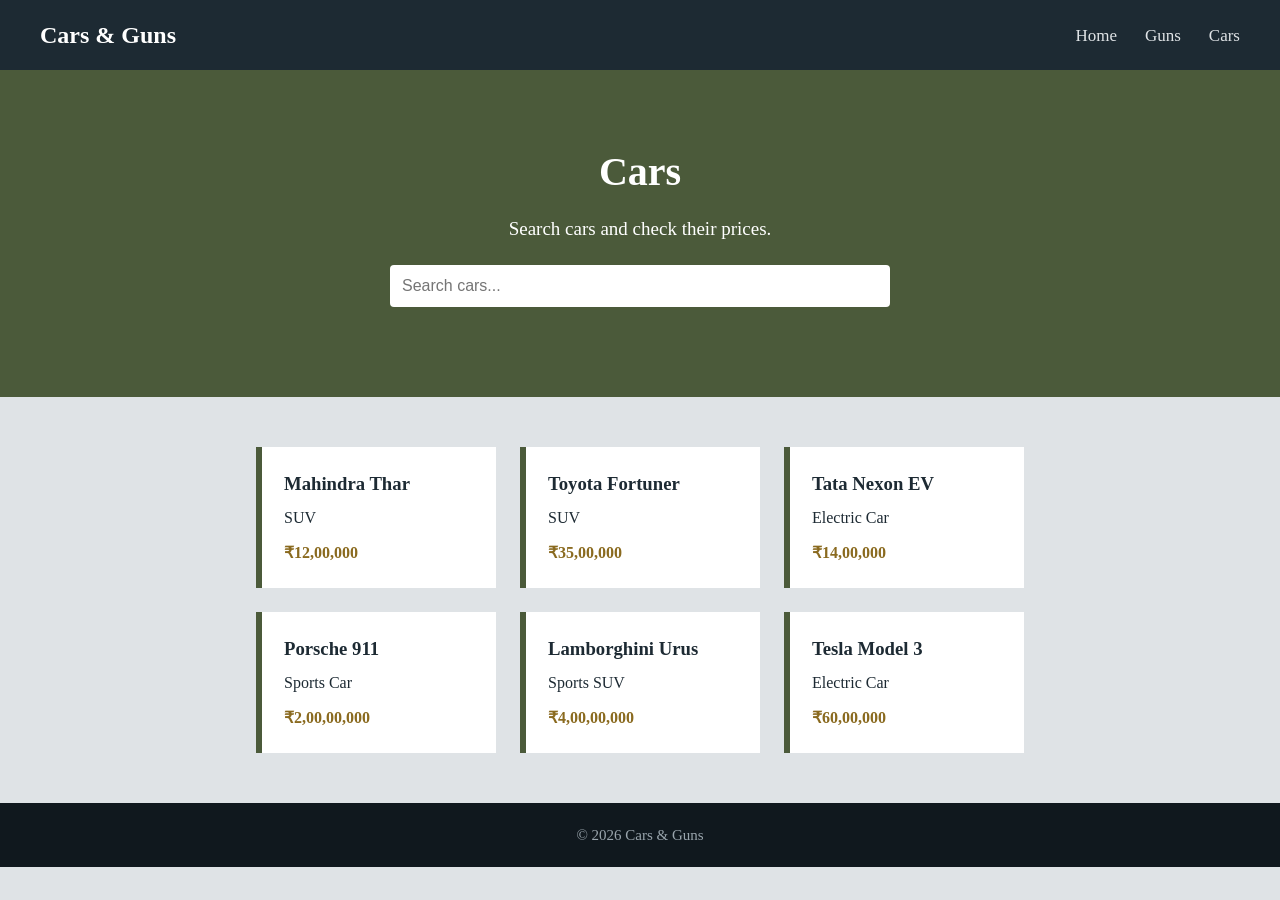
==== cars.html @ f80cf9bb "Add files via upload" ====
<!DOCTYPE html>
<html lang="en">
<head>
  <meta charset="UTF-8">
  <meta name="viewport" content="width=device-width, initial-scale=1.0">
  <title>Cars</title>
  <link rel="stylesheet" href="style.css">
</head>

<body>

  <header>
    <h1 class="logo">Cars &amp; Guns</h1>
    <nav>
      <a href="index.html">Home</a>
      <a href="guns.html">Guns</a>
      <a href="cars.html">Cars</a>
    </nav>
  </header>

  <section class="hero">
    <h2>Cars</h2>
    <p>Search cars and check their prices.</p>
    <input type="text" id="search" placeholder="Search cars..." onkeyup="searchItems()">
  </section>

  <section>
    <div class="products">

      <div class="product">
        <h3>Mahindra Thar</h3>
        <p>SUV</p>
        <p class="price">₹12,00,000</p>
      </div>

      <div class="product">
        <h3>Toyota Fortuner</h3>
        <p>SUV</p>
        <p class="price">₹35,00,000</p>
      </div>

      <div class="product">
        <h3>Tata Nexon EV</h3>
        <p>Electric Car</p>
        <p class="price">₹14,00,000</p>
      </div>

      <div class="product">
        <h3>Porsche 911</h3>
        <p>Sports Car</p>
        <p class="price">₹2,00,00,000</p>
      </div>

      <div class="product">
        <h3>Lamborghini Urus</h3>
        <p>Sports SUV</p>
        <p class="price">₹4,00,00,000</p>
      </div>

      <div class="product">
        <h3>Tesla Model 3</h3>
        <p>Electric Car</p>
        <p class="price">₹60,00,000</p>
      </div>

    </div>
  </section>

  <footer>
    <p>&copy; 2026 Cars &amp; Guns</p>
  </footer>

  <script>
    function searchItems() {
      var text = document.getElementById("search").value.toLowerCase();
      var items = document.getElementsByClassName("product");

      for (var i = 0; i < items.length; i++) {
        var name = items[i].innerText.toLowerCase();
        if (name.includes(text)) {
          items[i].style.display = "block";
        } else {
          items[i].style.display = "none";
        }
      }
    }
  </script>

</body>
</html>
---- style.css ----
* {
  margin: 0;
  padding: 0;
  box-sizing: border-box;
}

body {
  font-family: Georgia, "Times New Roman", serif;
  background: #dfe3e6;
  color: #1d2a33;
  line-height: 1.6;
}

header {
  background: #1d2a33;
  padding: 16px 40px;
  display: flex;
  justify-content: space-between;
  align-items: center;
  flex-wrap: wrap;
}

.logo {
  color: #ffffff;
  font-size: 24px;
}

nav a {
  color: #dfe3e6;
  text-decoration: none;
  margin-left: 24px;
  font-size: 17px;
}

nav a:hover {
  color: #c9a24a;
}

.hero {
  background: #4b5a3a;
  color: #ffffff;
  text-align: center;
  padding: 70px 20px;
}

.hero h2 {
  font-size: 40px;
  margin-bottom: 10px;
}

.hero p {
  font-size: 19px;
  margin-bottom: 10px;
}

.hero input {
  display: block;
  margin: 20px auto;
  width: 60%;
  max-width: 500px;
  padding: 12px;
  font-size: 16px;
  border: none;
  border-radius: 4px;
}

.buttons {
  display: flex;
  justify-content: center;
  gap: 16px;
  flex-wrap: wrap;
}

.btn {
  background: #c9a24a;
  color: #1d2a33;
  padding: 12px 28px;
  text-decoration: none;
  font-weight: bold;
  border-radius: 4px;
}

.btn:hover {
  background: #ffffff;
}

section {
  padding: 50px 40px;
  max-width: 1100px;
  margin: 0 auto;
}

.hero {
  max-width: none;
}

section h2 {
  font-size: 30px;
  margin-bottom: 20px;
  text-align: center;
}

.hero h2 {
  color: #ffffff;
}

.products {
  display: flex;
  justify-content: center;
  gap: 24px;
  flex-wrap: wrap;
}

.product {
  width: 240px;
  background: #ffffff;
  border-left: 6px solid #4b5a3a;
  padding: 22px;
  text-decoration: none;
  color: #1d2a33;
}

.product h3 {
  margin-bottom: 6px;
}

.price {
  margin-top: 10px;
  font-weight: bold;
  color: #8a6a1f;
}

.category {
  width: 300px;
  background: #1d2a33;
  color: #ffffff;
  padding: 30px;
  text-align: center;
  text-decoration: none;
  border-radius: 6px;
}

.category h3 {
  font-size: 26px;
  margin-bottom: 8px;
  color: #c9a24a;
}

.category:hover {
  background: #4b5a3a;
}

.about {
  background: #1d2a33;
  color: #dfe3e6;
  max-width: none;
  text-align: center;
}

.about h2 {
  color: #ffffff;
}

.about p {
  max-width: 640px;
  margin: 0 auto;
}

#contact {
  text-align: center;
}

footer {
  background: #10181e;
  color: #9aa5ad;
  text-align: center;
  padding: 20px;
  font-size: 15px;
}

@media (max-width: 600px) {
  header {
    padding: 14px 20px;
  }

  nav a {
    margin: 0 12px 0 0;
  }

  .hero h2 {
    font-size: 30px;
  }

  .hero input {
    width: 90%;
  }

  section {
    padding: 40px 20px;
  }
}
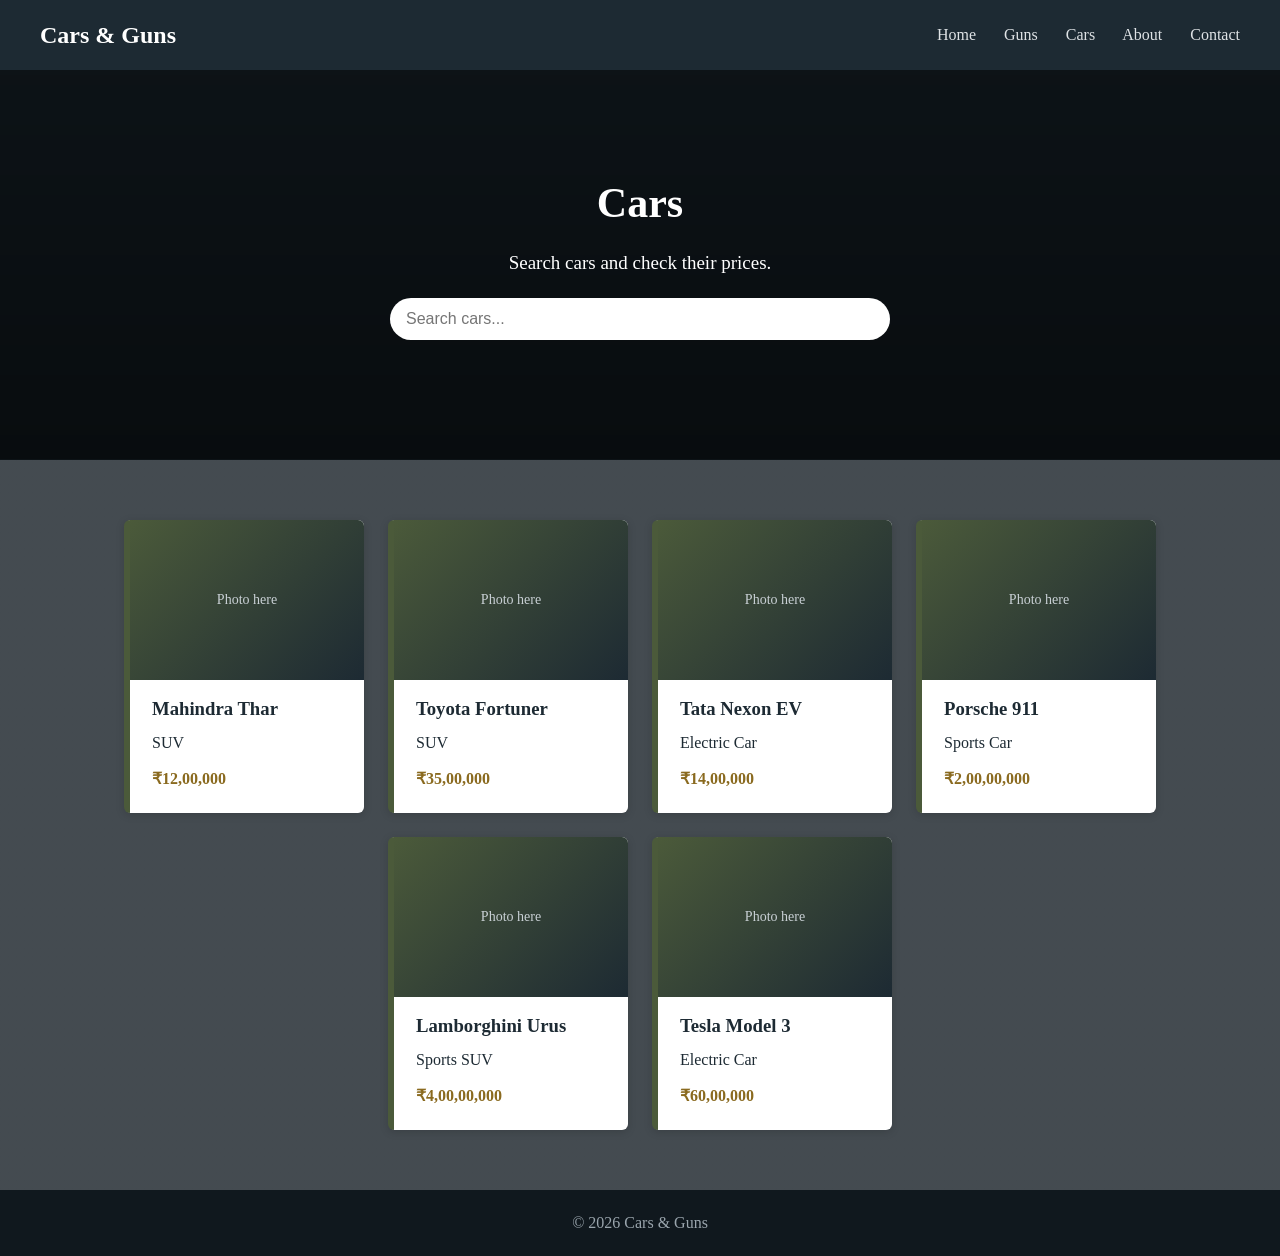
==== commit f9aed1b1: "Add files via upload" ====
--- a/cars.html
+++ b/cars.html
@@ -15,49 +15,57 @@
       <a href="index.html">Home</a>
       <a href="guns.html">Guns</a>
       <a href="cars.html">Cars</a>
+      <a href="index.html#about">About</a>
+      <a href="index.html#contact">Contact</a>
     </nav>
   </header>
 
-  <section class="hero">
+  <section class="hero cars-hero">
     <h2>Cars</h2>
     <p>Search cars and check their prices.</p>
     <input type="text" id="search" placeholder="Search cars..." onkeyup="searchItems()">
   </section>
 
-  <section>
+  <section class="cars-bg">
     <div class="products">
 
       <div class="product">
+        <div class="photo"><img src="thar.jpg" alt="Mahindra Thar" onerror="this.style.display='none'"></div>
         <h3>Mahindra Thar</h3>
         <p>SUV</p>
         <p class="price">₹12,00,000</p>
       </div>
 
       <div class="product">
+        <div class="photo"><img src="fortuner.jpg" alt="Toyota Fortuner" onerror="this.style.display='none'"></div>
         <h3>Toyota Fortuner</h3>
         <p>SUV</p>
         <p class="price">₹35,00,000</p>
       </div>
 
       <div class="product">
+        <div class="photo"><img src="nexon.jpg" alt="Tata Nexon EV" onerror="this.style.display='none'"></div>
         <h3>Tata Nexon EV</h3>
         <p>Electric Car</p>
         <p class="price">₹14,00,000</p>
       </div>
 
       <div class="product">
+        <div class="photo"><img src="porsche.jpg" alt="Porsche 911" onerror="this.style.display='none'"></div>
         <h3>Porsche 911</h3>
         <p>Sports Car</p>
         <p class="price">₹2,00,00,000</p>
       </div>
 
       <div class="product">
+        <div class="photo"><img src="urus.jpg" alt="Lamborghini Urus" onerror="this.style.display='none'"></div>
         <h3>Lamborghini Urus</h3>
         <p>Sports SUV</p>
         <p class="price">₹4,00,00,000</p>
       </div>
 
       <div class="product">
+        <div class="photo"><img src="tesla.jpg" alt="Tesla Model 3" onerror="this.style.display='none'"></div>
         <h3>Tesla Model 3</h3>
         <p>Electric Car</p>
         <p class="price">₹60,00,000</p>
@@ -70,21 +78,6 @@
     <p>&copy; 2026 Cars &amp; Guns</p>
   </footer>
 
-  <script>
-    function searchItems() {
-      var text = document.getElementById("search").value.toLowerCase();
-      var items = document.getElementsByClassName("product");
-
-      for (var i = 0; i < items.length; i++) {
-        var name = items[i].innerText.toLowerCase();
-        if (name.includes(text)) {
-          items[i].style.display = "block";
-        } else {
-          items[i].style.display = "none";
-        }
-      }
-    }
-  </script>
-
+  <script src="script.js"></script>
 </body>
 </html>
--- a/style.css
+++ b/style.css
@@ -2,6 +2,10 @@
   margin: 0;
   padding: 0;
   box-sizing: border-box;
+}
+
+html {
+  scroll-behavior: smooth;
 }
 
 body {
@@ -18,10 +22,13 @@
   justify-content: space-between;
   align-items: center;
   flex-wrap: wrap;
+  position: sticky;
+  top: 0;
+  z-index: 10;
 }
 
 .logo {
-  color: #ffffff;
+  color: #fff;
   font-size: 24px;
 }
 
@@ -29,7 +36,7 @@
   color: #dfe3e6;
   text-decoration: none;
   margin-left: 24px;
-  font-size: 17px;
+  transition: color 0.3s;
 }
 
 nav a:hover {
@@ -37,20 +44,75 @@
 }
 
 .hero {
-  background: #4b5a3a;
-  color: #ffffff;
-  text-align: center;
-  padding: 70px 20px;
+  position: relative;
+  overflow: hidden;
+  background: #1d2a33;
+  color: #fff;
+  text-align: center;
+  padding: 100px 20px;
+}
+
+.hero > * {
+  position: relative;
+  z-index: 2;
+}
+
+.hero::before,
+.hero::after {
+  content: "";
+  position: absolute;
+  inset: 0;
+  z-index: 1;
+  background-size: cover;
+  background-position: center;
+  opacity: 0;
+}
+
+.home-hero {
+  padding: 130px 20px;
+}
+
+.home-hero::before {
+  background-image: linear-gradient(rgba(0, 0, 0, 0.55), rgba(0, 0, 0, 0.7)), url("gun1.jpg");
+  animation: fade 12s infinite;
+}
+
+.home-hero::after {
+  background-image: linear-gradient(rgba(0, 0, 0, 0.55), rgba(0, 0, 0, 0.7)), url("car1.jpg");
+  animation: fade 12s infinite 6s;
+}
+
+.cars-hero::before {
+  background-image: linear-gradient(rgba(0, 0, 0, 0.55), rgba(0, 0, 0, 0.7)), url("car1.jpg");
+  animation: fadeIn 2s forwards;
+}
+
+.guns-hero::before {
+  background-image: linear-gradient(rgba(0, 0, 0, 0.55), rgba(0, 0, 0, 0.7)), url("gun1.jpg");
+  animation: fadeIn 2s forwards;
+}
+
+@keyframes fade {
+  0% { opacity: 0; }
+  15% { opacity: 1; }
+  50% { opacity: 1; }
+  65% { opacity: 0; }
+  100% { opacity: 0; }
+}
+
+@keyframes fadeIn {
+  from { opacity: 0; }
+  to { opacity: 1; }
 }
 
 .hero h2 {
-  font-size: 40px;
+  font-size: 42px;
+  color: #fff;
   margin-bottom: 10px;
 }
 
 .hero p {
   font-size: 19px;
-  margin-bottom: 10px;
 }
 
 .hero input {
@@ -58,10 +120,10 @@
   margin: 20px auto;
   width: 60%;
   max-width: 500px;
-  padding: 12px;
+  padding: 12px 16px;
   font-size: 16px;
   border: none;
-  border-radius: 4px;
+  border-radius: 30px;
 }
 
 .buttons {
@@ -77,11 +139,13 @@
   padding: 12px 28px;
   text-decoration: none;
   font-weight: bold;
-  border-radius: 4px;
+  border-radius: 30px;
+  transition: transform 0.3s, background 0.3s;
 }
 
 .btn:hover {
-  background: #ffffff;
+  background: #fff;
+  transform: translateY(-3px);
 }
 
 section {
@@ -90,18 +154,31 @@
   margin: 0 auto;
 }
 
-.hero {
+.hero,
+.about,
+.cars-bg,
+.guns-bg {
   max-width: none;
 }
 
 section h2 {
   font-size: 30px;
-  margin-bottom: 20px;
-  text-align: center;
-}
-
-.hero h2 {
-  color: #ffffff;
+  margin-bottom: 24px;
+  text-align: center;
+}
+
+.cars-bg,
+.guns-bg {
+  min-height: 60vh;
+  padding: 60px 40px;
+}
+
+.cars-bg {
+  background: linear-gradient(rgba(16, 24, 30, 0.75), rgba(16, 24, 30, 0.75)), url("car1.jpg") center / cover fixed no-repeat;
+}
+
+.guns-bg {
+  background: linear-gradient(rgba(16, 24, 30, 0.75), rgba(16, 24, 30, 0.75)), url("gun1.jpg") center / cover fixed no-repeat;
 }
 
 .products {
@@ -113,11 +190,48 @@
 
 .product {
   width: 240px;
-  background: #ffffff;
+  overflow: hidden;
+  background: #fff;
   border-left: 6px solid #4b5a3a;
+  border-radius: 6px;
   padding: 22px;
-  text-decoration: none;
-  color: #1d2a33;
+  box-shadow: 0 2px 8px rgba(0, 0, 0, 0.15);
+  transition: transform 0.3s, box-shadow 0.3s;
+}
+
+.product:hover {
+  transform: translateY(-6px);
+  box-shadow: 0 10px 20px rgba(0, 0, 0, 0.25);
+}
+
+.photo {
+  position: relative;
+  height: 160px;
+  margin: -22px -22px 14px -22px;
+  overflow: hidden;
+  background: linear-gradient(135deg, #4b5a3a, #1d2a33);
+  display: flex;
+  align-items: center;
+  justify-content: center;
+  color: #c9d0d5;
+  font-size: 14px;
+}
+
+.photo::before {
+  content: "Photo here";
+}
+
+.photo img {
+  position: absolute;
+  inset: 0;
+  width: 100%;
+  height: 100%;
+  object-fit: cover;
+  transition: transform 0.5s;
+}
+
+.product:hover .photo img {
+  transform: scale(1.08);
 }
 
 .product h3 {
@@ -131,34 +245,58 @@
 }
 
 .category {
-  width: 300px;
+  position: relative;
+  overflow: hidden;
+  isolation: isolate;
+  width: 330px;
+  min-height: 240px;
+  display: flex;
+  flex-direction: column;
+  justify-content: flex-end;
+  padding: 26px;
+  color: #fff;
+  text-decoration: none;
+  border-radius: 10px;
   background: #1d2a33;
-  color: #ffffff;
-  padding: 30px;
-  text-align: center;
-  text-decoration: none;
-  border-radius: 6px;
+  box-shadow: 0 4px 12px rgba(0, 0, 0, 0.25);
+}
+
+.category::before {
+  content: "";
+  position: absolute;
+  inset: 0;
+  z-index: -1;
+  background-size: cover;
+  background-position: center;
+  transition: transform 0.6s;
+}
+
+.guns-box::before {
+  background-image: linear-gradient(to top, rgba(16, 24, 30, 0.95), rgba(16, 24, 30, 0.25)), url("gun1.jpg");
+}
+
+.cars-box::before {
+  background-image: linear-gradient(to top, rgba(16, 24, 30, 0.95), rgba(16, 24, 30, 0.25)), url("car1.jpg");
+}
+
+.category:hover::before {
+  transform: scale(1.12);
 }
 
 .category h3 {
-  font-size: 26px;
-  margin-bottom: 8px;
+  font-size: 28px;
   color: #c9a24a;
-}
-
-.category:hover {
-  background: #4b5a3a;
+  margin-bottom: 4px;
 }
 
 .about {
   background: #1d2a33;
   color: #dfe3e6;
-  max-width: none;
   text-align: center;
 }
 
 .about h2 {
-  color: #ffffff;
+  color: #fff;
 }
 
 .about p {
@@ -170,12 +308,60 @@
   text-align: center;
 }
 
+#contact form {
+  max-width: 500px;
+  margin: 0 auto;
+  background: #fff;
+  padding: 24px;
+  border-left: 6px solid #4b5a3a;
+  border-radius: 6px;
+  box-shadow: 0 2px 8px rgba(0, 0, 0, 0.12);
+  text-align: left;
+}
+
+#contact label {
+  display: block;
+  margin: 12px 0 4px;
+  font-weight: bold;
+}
+
+#contact input,
+#contact textarea {
+  width: 100%;
+  padding: 10px;
+  font: inherit;
+  border: 1px solid #9aa5ad;
+  border-radius: 4px;
+}
+
+#contact input:focus,
+#contact textarea:focus {
+  outline: 2px solid #c9a24a;
+}
+
+#contact button {
+  margin-top: 16px;
+  background: #c9a24a;
+  color: #1d2a33;
+  border: none;
+  padding: 12px 28px;
+  font-size: 16px;
+  font-weight: bold;
+  border-radius: 30px;
+  cursor: pointer;
+  transition: background 0.3s;
+}
+
+#contact button:hover {
+  background: #4b5a3a;
+  color: #fff;
+}
+
 footer {
   background: #10181e;
   color: #9aa5ad;
   text-align: center;
   padding: 20px;
-  font-size: 15px;
 }
 
 @media (max-width: 600px) {
@@ -195,7 +381,13 @@
     width: 90%;
   }
 
-  section {
+  section,
+  .cars-bg,
+  .guns-bg {
     padding: 40px 20px;
   }
+
+  .category {
+    width: 100%;
+  }
 }
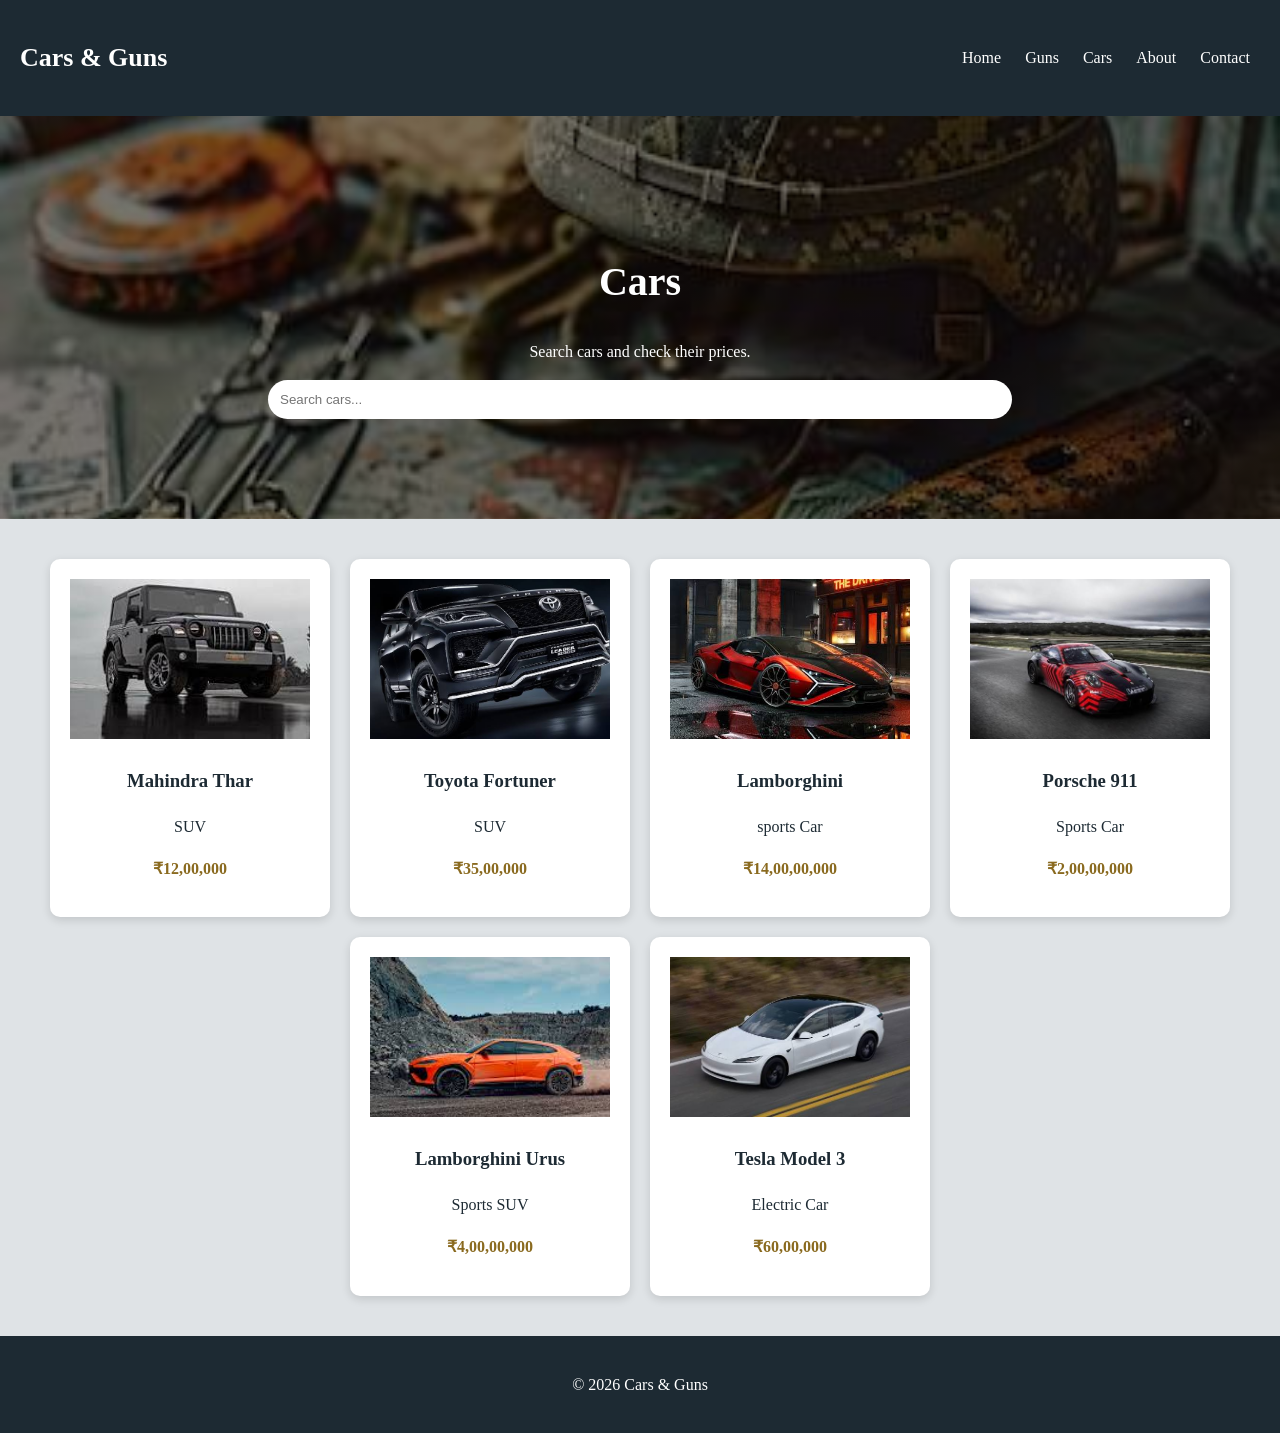
==== commit 89c1e1a1: "Add files via upload" ====
--- a/cars.html
+++ b/cars.html
@@ -44,21 +44,21 @@
       </div>
 
       <div class="product">
-        <div class="photo"><img src="nexon.jpg" alt="Tata Nexon EV" onerror="this.style.display='none'"></div>
-        <h3>Tata Nexon EV</h3>
-        <p>Electric Car</p>
-        <p class="price">₹14,00,000</p>
+        <div class="photo"><img src="Lamborghini.jpg" alt="Tata Nexon EV" onerror="this.style.display='none'"></div>
+        <h3>Lamborghini</h3>
+        <p>sports Car</p>
+        <p class="price">₹14,00,00,000</p>
       </div>
 
       <div class="product">
-        <div class="photo"><img src="porsche.jpg" alt="Porsche 911" onerror="this.style.display='none'"></div>
+        <div class="photo"><img src="porsche911.jpg" alt="Porsche 911" onerror="this.style.display='none'"></div>
         <h3>Porsche 911</h3>
         <p>Sports Car</p>
         <p class="price">₹2,00,00,000</p>
       </div>
 
       <div class="product">
-        <div class="photo"><img src="urus.jpg" alt="Lamborghini Urus" onerror="this.style.display='none'"></div>
+        <div class="photo"><img src="Lamborghini urus.jpg" alt="Lamborghini Urus" onerror="this.style.display='none'"></div>
         <h3>Lamborghini Urus</h3>
         <p>Sports SUV</p>
         <p class="price">₹4,00,00,000</p>
--- a/style.css
+++ b/style.css
@@ -1,393 +1,163 @@
+/* 1. Whole Website */
 * {
-  margin: 0;
-  padding: 0;
-  box-sizing: border-box;
-}
-
-html {
-  scroll-behavior: smooth;
+    box-sizing: border-box;
 }
 
 body {
-  font-family: Georgia, "Times New Roman", serif;
-  background: #dfe3e6;
-  color: #1d2a33;
-  line-height: 1.6;
+    margin: 0;
+    font-family: Georgia, serif;
+    background: #dfe3e6;
+    color: #1d2a33;
+    line-height: 1.6;
 }
 
+/* 2. Header and Navigation */
 header {
-  background: #1d2a33;
-  padding: 16px 40px;
-  display: flex;
-  justify-content: space-between;
-  align-items: center;
-  flex-wrap: wrap;
-  position: sticky;
-  top: 0;
-  z-index: 10;
+    background: #1d2a33;
+    color: white;
+    padding: 20px;
+    display: flex;
+    justify-content: space-between;
+    align-items: center;
+    flex-wrap: wrap;
 }
 
 .logo {
-  color: #fff;
-  font-size: 24px;
+    font-size: 26px;
 }
 
 nav a {
-  color: #dfe3e6;
-  text-decoration: none;
-  margin-left: 24px;
-  transition: color 0.3s;
+    color: white;
+    text-decoration: none;
+    margin: 10px;
 }
 
 nav a:hover {
-  color: #c9a24a;
+    color: #c9a24a;
 }
 
+/* 3. Main Background */
 .hero {
-  position: relative;
-  overflow: hidden;
-  background: #1d2a33;
-  color: #fff;
-  text-align: center;
-  padding: 100px 20px;
-}
-
-.hero > * {
-  position: relative;
-  z-index: 2;
-}
-
-.hero::before,
-.hero::after {
-  content: "";
-  position: absolute;
-  inset: 0;
-  z-index: 1;
-  background-size: cover;
-  background-position: center;
-  opacity: 0;
-}
-
-.home-hero {
-  padding: 130px 20px;
-}
-
-.home-hero::before {
-  background-image: linear-gradient(rgba(0, 0, 0, 0.55), rgba(0, 0, 0, 0.7)), url("gun1.jpg");
-  animation: fade 12s infinite;
-}
-
-.home-hero::after {
-  background-image: linear-gradient(rgba(0, 0, 0, 0.55), rgba(0, 0, 0, 0.7)), url("car1.jpg");
-  animation: fade 12s infinite 6s;
-}
-
-.cars-hero::before {
-  background-image: linear-gradient(rgba(0, 0, 0, 0.55), rgba(0, 0, 0, 0.7)), url("car1.jpg");
-  animation: fadeIn 2s forwards;
-}
-
-.guns-hero::before {
-  background-image: linear-gradient(rgba(0, 0, 0, 0.55), rgba(0, 0, 0, 0.7)), url("gun1.jpg");
-  animation: fadeIn 2s forwards;
-}
-
-@keyframes fade {
-  0% { opacity: 0; }
-  15% { opacity: 1; }
-  50% { opacity: 1; }
-  65% { opacity: 0; }
-  100% { opacity: 0; }
-}
-
-@keyframes fadeIn {
-  from { opacity: 0; }
-  to { opacity: 1; }
+    background: linear-gradient(#0008, #0008), url("gun1.jpg");
+    background-size: cover;
+    background-position: center;
+    color: white;
+    text-align: center;
+    padding: 100px 20px;
 }
 
 .hero h2 {
-  font-size: 42px;
-  color: #fff;
-  margin-bottom: 10px;
-}
-
-.hero p {
-  font-size: 19px;
+    font-size: 40px;
 }
 
 .hero input {
-  display: block;
-  margin: 20px auto;
-  width: 60%;
-  max-width: 500px;
-  padding: 12px 16px;
-  font-size: 16px;
-  border: none;
-  border-radius: 30px;
+    width: 60%;
+    padding: 12px;
+    border: none;
+    border-radius: 25px;
 }
 
-.buttons {
-  display: flex;
-  justify-content: center;
-  gap: 16px;
-  flex-wrap: wrap;
+/* 4. Buttons */
+.btn, #contact button {
+    display: inline-block;
+    background: #c9a24a;
+    color: #1d2a33;
+    padding: 12px 25px;
+    margin: 12px 5px;
+    border: none;
+    border-radius: 25px;
+    text-decoration: none;
+    cursor: pointer;
 }
 
-.btn {
-  background: #c9a24a;
-  color: #1d2a33;
-  padding: 12px 28px;
-  text-decoration: none;
-  font-weight: bold;
-  border-radius: 30px;
-  transition: transform 0.3s, background 0.3s;
-}
-
-.btn:hover {
-  background: #fff;
-  transform: translateY(-3px);
-}
-
+/* 5. Sections */
 section {
-  padding: 50px 40px;
-  max-width: 1100px;
-  margin: 0 auto;
-}
-
-.hero,
-.about,
-.cars-bg,
-.guns-bg {
-  max-width: none;
+    padding: 40px 20px;
+    text-align: center;
 }
 
 section h2 {
-  font-size: 30px;
-  margin-bottom: 24px;
-  text-align: center;
+    margin-bottom: 25px;
 }
 
-.cars-bg,
-.guns-bg {
-  min-height: 60vh;
-  padding: 60px 40px;
+/* 6. Category and Product Boxes */
+.products {
+    display: flex;
+    justify-content: center;
+    flex-wrap: wrap;
+    gap: 20px;
 }
 
-.cars-bg {
-  background: linear-gradient(rgba(16, 24, 30, 0.75), rgba(16, 24, 30, 0.75)), url("car1.jpg") center / cover fixed no-repeat;
+.product, .category {
+    width: 280px;
+    padding: 20px;
+    background: white;
+    border-radius: 10px;
+    box-shadow: 0 3px 10px #0002;
 }
 
-.guns-bg {
-  background: linear-gradient(rgba(16, 24, 30, 0.75), rgba(16, 24, 30, 0.75)), url("gun1.jpg") center / cover fixed no-repeat;
+.category {
+    display: inline-block;
+    background-size: cover;
+    background-position: center;
+    color: white;
 }
 
-.products {
-  display: flex;
-  justify-content: center;
-  gap: 24px;
-  flex-wrap: wrap;
+.guns-box {
+    background-image: linear-gradient(#0005, #0009), url("gun1.jpg");
 }
 
-.product {
-  width: 240px;
-  overflow: hidden;
-  background: #fff;
-  border-left: 6px solid #4b5a3a;
-  border-radius: 6px;
-  padding: 22px;
-  box-shadow: 0 2px 8px rgba(0, 0, 0, 0.15);
-  transition: transform 0.3s, box-shadow 0.3s;
-}
-
-.product:hover {
-  transform: translateY(-6px);
-  box-shadow: 0 10px 20px rgba(0, 0, 0, 0.25);
-}
-
-.photo {
-  position: relative;
-  height: 160px;
-  margin: -22px -22px 14px -22px;
-  overflow: hidden;
-  background: linear-gradient(135deg, #4b5a3a, #1d2a33);
-  display: flex;
-  align-items: center;
-  justify-content: center;
-  color: #c9d0d5;
-  font-size: 14px;
-}
-
-.photo::before {
-  content: "Photo here";
+.cars-box {
+    background-image: linear-gradient(#0005, #0009), url("car1.jpg");
 }
 
 .photo img {
-  position: absolute;
-  inset: 0;
-  width: 100%;
-  height: 100%;
-  object-fit: cover;
-  transition: transform 0.5s;
-}
-
-.product:hover .photo img {
-  transform: scale(1.08);
-}
-
-.product h3 {
-  margin-bottom: 6px;
+    width: 100%;
+    height: 160px;
+    object-fit: cover;
 }
 
 .price {
-  margin-top: 10px;
-  font-weight: bold;
-  color: #8a6a1f;
+    color: #8a6a1f;
+    font-weight: bold;
 }
 
-.category {
-  position: relative;
-  overflow: hidden;
-  isolation: isolate;
-  width: 330px;
-  min-height: 240px;
-  display: flex;
-  flex-direction: column;
-  justify-content: flex-end;
-  padding: 26px;
-  color: #fff;
-  text-decoration: none;
-  border-radius: 10px;
-  background: #1d2a33;
-  box-shadow: 0 4px 12px rgba(0, 0, 0, 0.25);
-}
-
-.category::before {
-  content: "";
-  position: absolute;
-  inset: 0;
-  z-index: -1;
-  background-size: cover;
-  background-position: center;
-  transition: transform 0.6s;
-}
-
-.guns-box::before {
-  background-image: linear-gradient(to top, rgba(16, 24, 30, 0.95), rgba(16, 24, 30, 0.25)), url("gun1.jpg");
-}
-
-.cars-box::before {
-  background-image: linear-gradient(to top, rgba(16, 24, 30, 0.95), rgba(16, 24, 30, 0.25)), url("car1.jpg");
-}
-
-.category:hover::before {
-  transform: scale(1.12);
-}
-
-.category h3 {
-  font-size: 28px;
-  color: #c9a24a;
-  margin-bottom: 4px;
-}
-
-.about {
-  background: #1d2a33;
-  color: #dfe3e6;
-  text-align: center;
-}
-
-.about h2 {
-  color: #fff;
-}
-
-.about p {
-  max-width: 640px;
-  margin: 0 auto;
-}
-
-#contact {
-  text-align: center;
+/* 7. About and Contact */
+.about, footer {
+    background: #1d2a33;
+    color: white;
 }
 
 #contact form {
-  max-width: 500px;
-  margin: 0 auto;
-  background: #fff;
-  padding: 24px;
-  border-left: 6px solid #4b5a3a;
-  border-radius: 6px;
-  box-shadow: 0 2px 8px rgba(0, 0, 0, 0.12);
-  text-align: left;
+    max-width: 500px;
+    margin: auto;
+    padding: 20px;
+    background: white;
+    text-align: left;
 }
 
-#contact label {
-  display: block;
-  margin: 12px 0 4px;
-  font-weight: bold;
-}
-
-#contact input,
-#contact textarea {
-  width: 100%;
-  padding: 10px;
-  font: inherit;
-  border: 1px solid #9aa5ad;
-  border-radius: 4px;
-}
-
-#contact input:focus,
-#contact textarea:focus {
-  outline: 2px solid #c9a24a;
-}
-
-#contact button {
-  margin-top: 16px;
-  background: #c9a24a;
-  color: #1d2a33;
-  border: none;
-  padding: 12px 28px;
-  font-size: 16px;
-  font-weight: bold;
-  border-radius: 30px;
-  cursor: pointer;
-  transition: background 0.3s;
-}
-
-#contact button:hover {
-  background: #4b5a3a;
-  color: #fff;
+#contact input, #contact textarea {
+    width: 100%;
+    padding: 10px;
+    margin: 5px 0;
 }
 
 footer {
-  background: #10181e;
-  color: #9aa5ad;
-  text-align: center;
-  padding: 20px;
+    padding: 20px;
+    text-align: center;
 }
 
+/* 8. Mobile Screen */
 @media (max-width: 600px) {
-  header {
-    padding: 14px 20px;
-  }
+    header {
+        flex-direction: column;
+    }
 
-  nav a {
-    margin: 0 12px 0 0;
-  }
+    .hero input {
+        width: 90%;
+    }
 
-  .hero h2 {
-    font-size: 30px;
-  }
-
-  .hero input {
-    width: 90%;
-  }
-
-  section,
-  .cars-bg,
-  .guns-bg {
-    padding: 40px 20px;
-  }
-
-  .category {
-    width: 100%;
-  }
+    .product, .category {
+        width: 100%;
+    }
 }
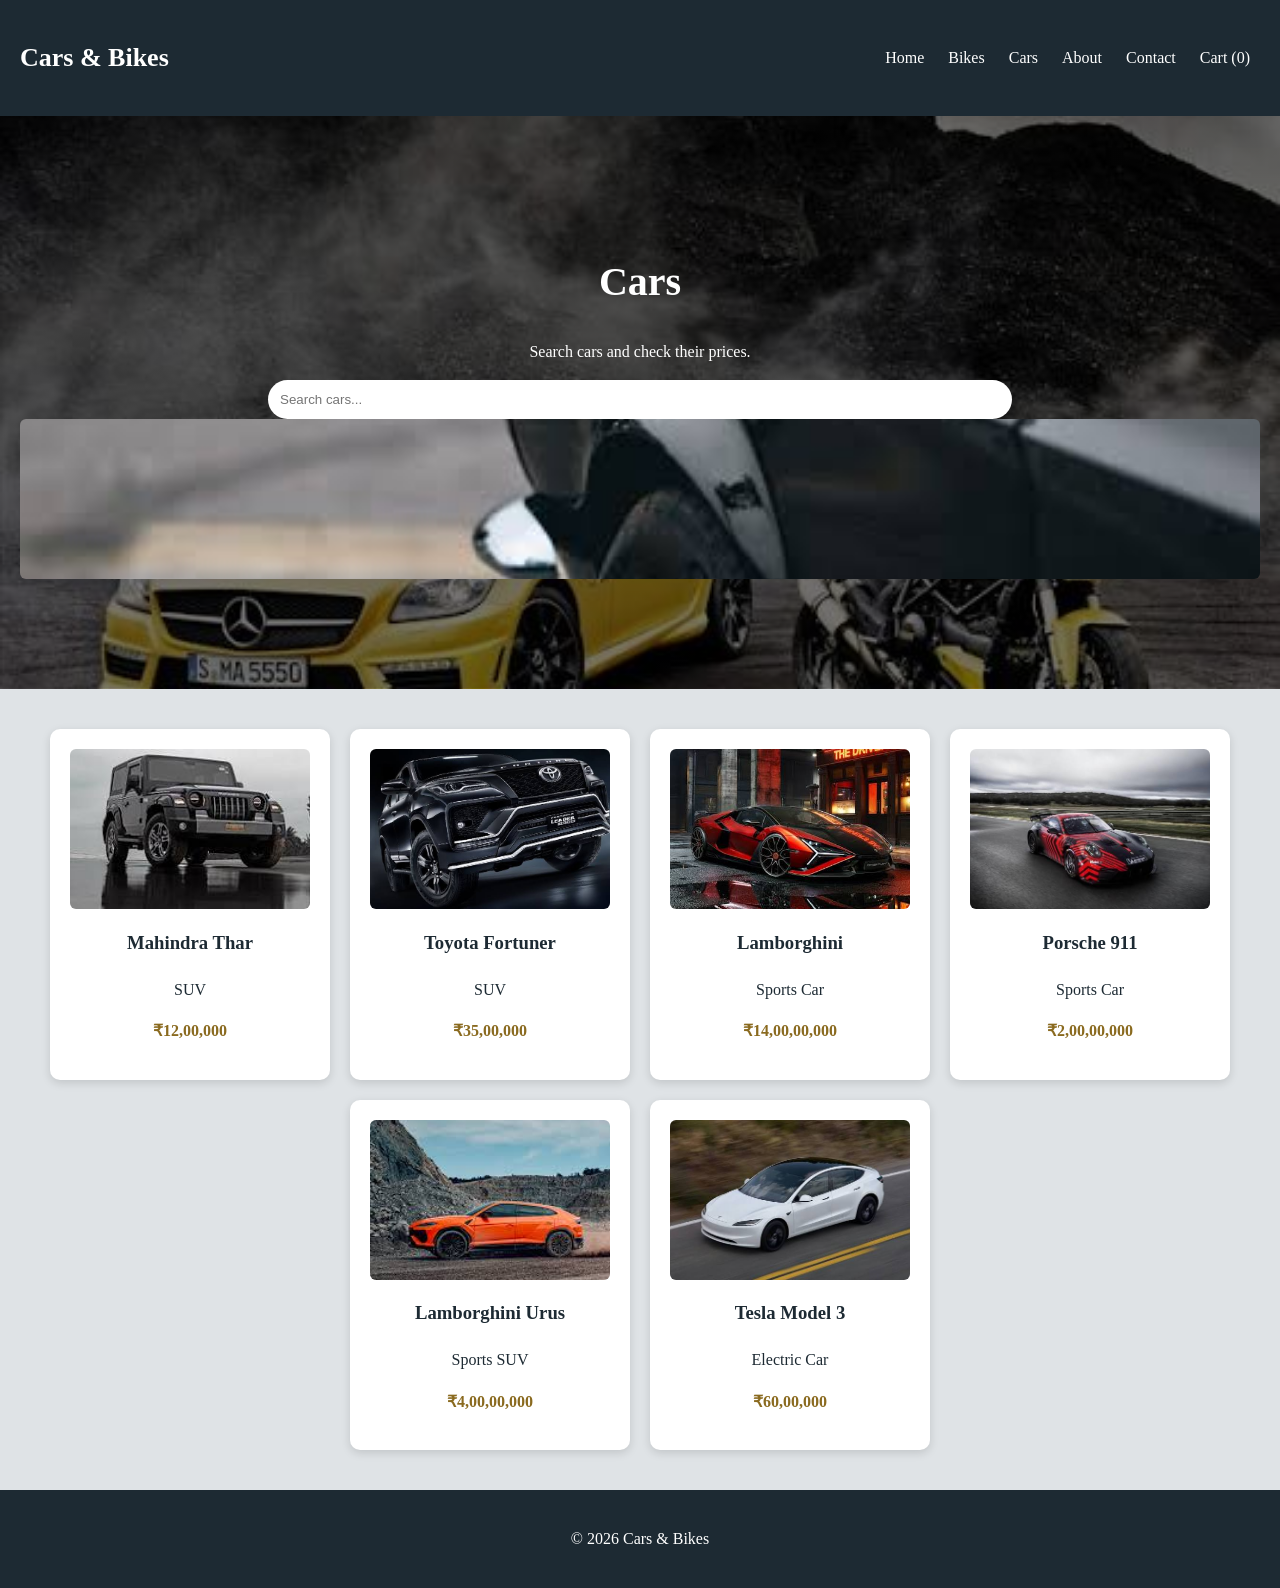
==== commit 80af1932: "Add files via upload" ====
--- a/cars.html
+++ b/cars.html
@@ -10,13 +10,14 @@
 <body>
 
   <header>
-    <h1 class="logo">Cars &amp; Guns</h1>
+    <h1 class="logo">Cars &amp; Bikes</h1>
     <nav>
       <a href="index.html">Home</a>
-      <a href="guns.html">Guns</a>
+      <a href="guns.html">Bikes</a>
       <a href="cars.html">Cars</a>
       <a href="index.html#about">About</a>
       <a href="index.html#contact">Contact</a>
+      <a href="cart.html">Cart (<span id="cart-count">0</span>)</a>
     </nav>
   </header>
 
@@ -24,6 +25,7 @@
     <h2>Cars</h2>
     <p>Search cars and check their prices.</p>
     <input type="text" id="search" placeholder="Search cars..." onkeyup="searchItems()">
+    <div class="photo"><img src="cars1.jpg" alt="car" onerror="this.style.display='none'"></div>
   </section>
 
   <section class="cars-bg">
@@ -44,9 +46,9 @@
       </div>
 
       <div class="product">
-        <div class="photo"><img src="Lamborghini.jpg" alt="Tata Nexon EV" onerror="this.style.display='none'"></div>
+        <div class="photo"><img src="Lamborghini.jpg" alt="Lamborghini" onerror="this.style.display='none'"></div>
         <h3>Lamborghini</h3>
-        <p>sports Car</p>
+        <p>Sports Car</p>
         <p class="price">₹14,00,00,000</p>
       </div>
 
@@ -75,7 +77,7 @@
   </section>
 
   <footer>
-    <p>&copy; 2026 Cars &amp; Guns</p>
+    <p>&copy; 2026 Cars &amp; Bikes</p>
   </footer>
 
   <script src="script.js"></script>
--- a/style.css
+++ b/style.css
@@ -1,4 +1,4 @@
-/* 1. Whole Website */
+/* FIX 1: the selector was missing, so this rule did nothing */
 * {
     box-sizing: border-box;
 }
@@ -11,7 +11,6 @@
     line-height: 1.6;
 }
 
-/* 2. Header and Navigation */
 header {
     background: #1d2a33;
     color: white;
@@ -36,7 +35,6 @@
     color: #c9a24a;
 }
 
-/* 3. Main Background */
 .hero {
     background: linear-gradient(#0008, #0008), url("gun1.jpg");
     background-size: cover;
@@ -57,7 +55,6 @@
     border-radius: 25px;
 }
 
-/* 4. Buttons */
 .btn, #contact button {
     display: inline-block;
     background: #c9a24a;
@@ -70,7 +67,6 @@
     cursor: pointer;
 }
 
-/* 5. Sections */
 section {
     padding: 40px 20px;
     text-align: center;
@@ -80,7 +76,6 @@
     margin-bottom: 25px;
 }
 
-/* 6. Category and Product Boxes */
 .products {
     display: flex;
     justify-content: center;
@@ -94,6 +89,7 @@
     background: white;
     border-radius: 10px;
     box-shadow: 0 3px 10px #0002;
+    overflow: hidden;
 }
 
 .category {
@@ -104,17 +100,22 @@
 }
 
 .guns-box {
-    background-image: linear-gradient(#0005, #0009), url("gun1.jpg");
+    background-image: linear-gradient(#0005, #0009), url("bike.jpg");
 }
 
 .cars-box {
     background-image: linear-gradient(#0005, #0009), url("car1.jpg");
 }
 
-.photo img {
+/* FIX 2: images now fit inside the box, with or without a .photo wrapper */
+.photo img,
+.product img {
+    display: block;
     width: 100%;
     height: 160px;
     object-fit: cover;
+    border-radius: 6px;
+    margin-bottom: 10px;
 }
 
 .price {
@@ -122,7 +123,7 @@
     font-weight: bold;
 }
 
-/* 7. About and Contact */
+/* About and Contact */
 .about, footer {
     background: #1d2a33;
     color: white;
@@ -147,7 +148,6 @@
     text-align: center;
 }
 
-/* 8. Mobile Screen */
 @media (max-width: 600px) {
     header {
         flex-direction: column;
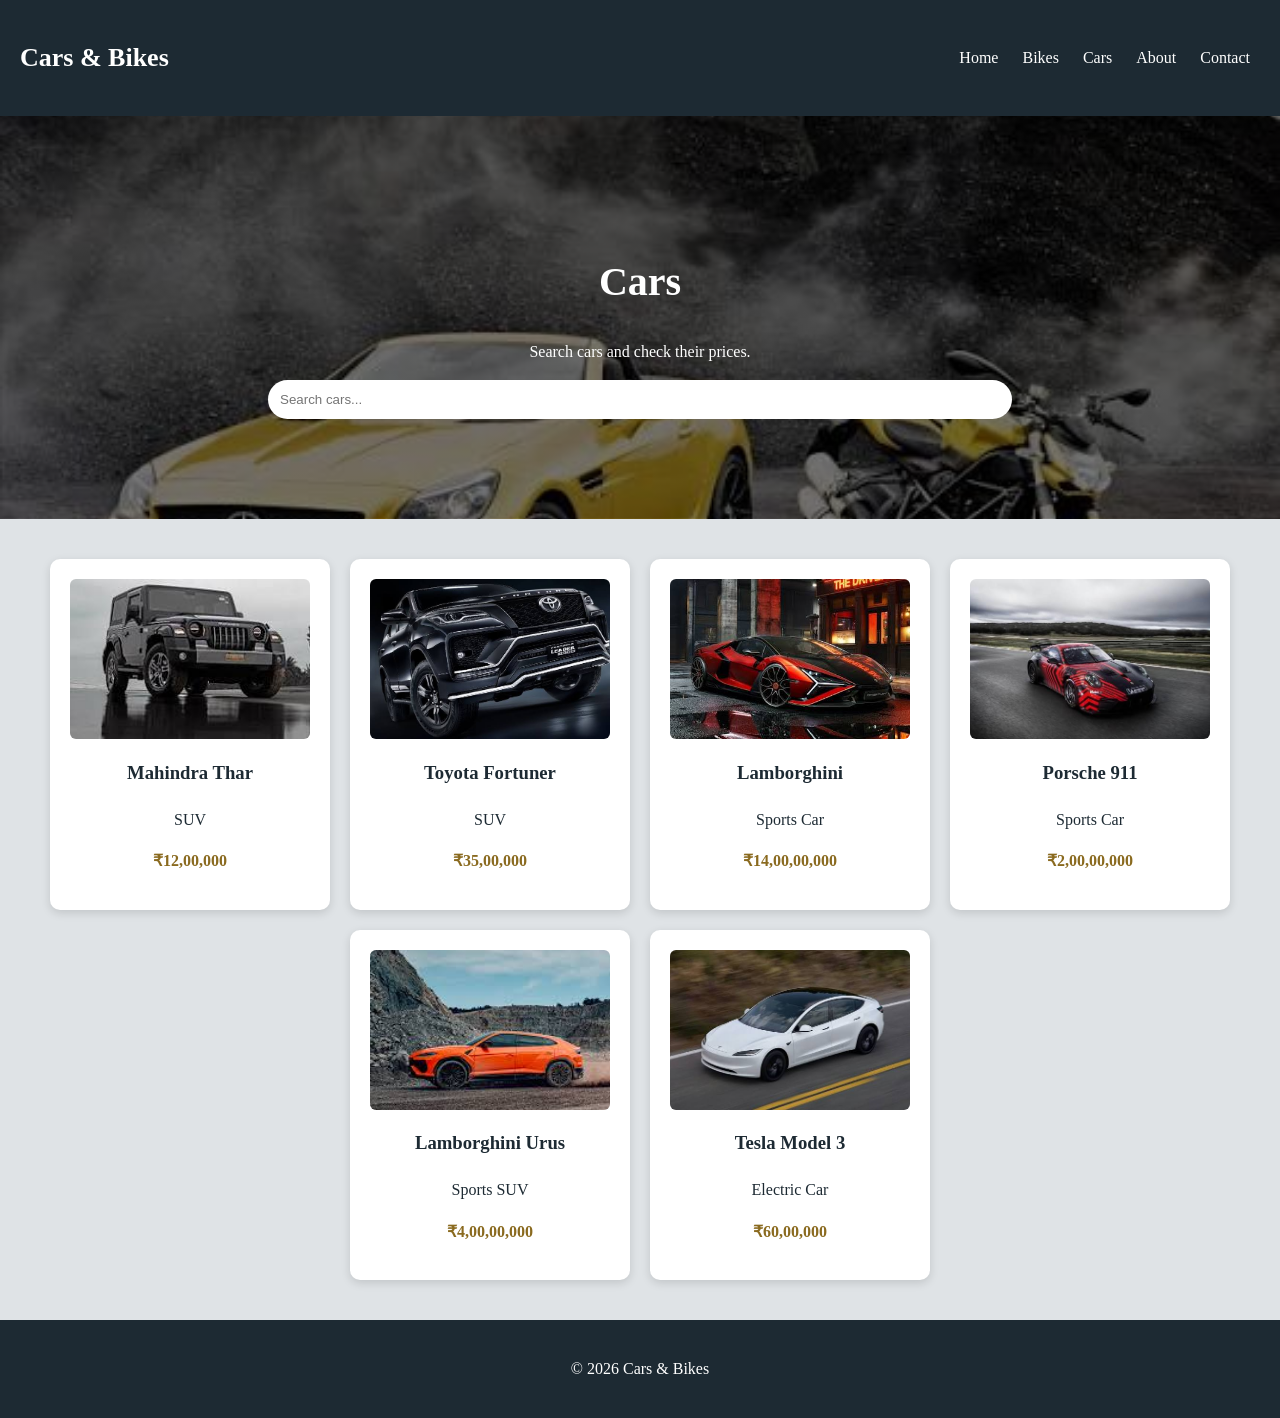
==== commit 9ac107bd: "Update cars.html" ====
--- a/cars.html
+++ b/cars.html
@@ -17,7 +17,7 @@
       <a href="cars.html">Cars</a>
       <a href="index.html#about">About</a>
       <a href="index.html#contact">Contact</a>
-      <a href="cart.html">Cart (<span id="cart-count">0</span>)</a>
+      
     </nav>
   </header>
 
@@ -82,4 +82,4 @@
 
   <script src="script.js"></script>
 </body>
-</html>+</html>
